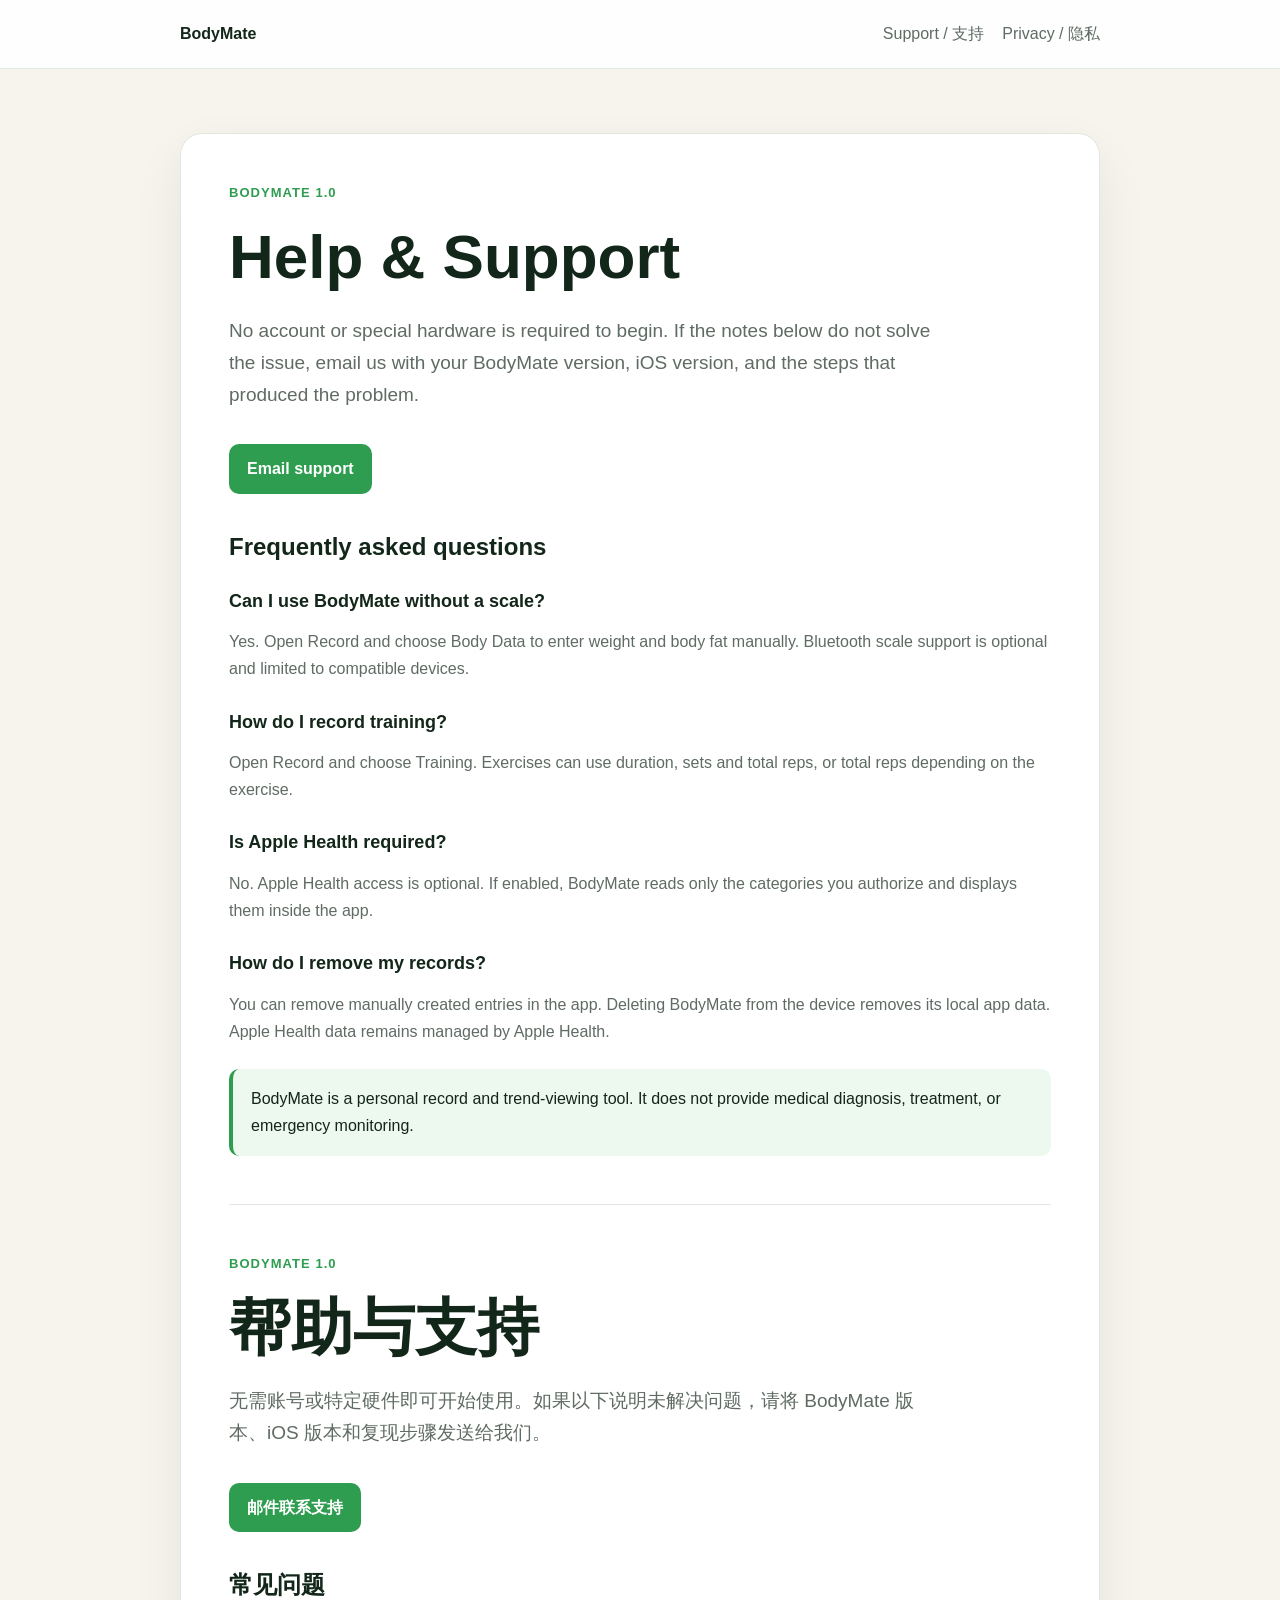
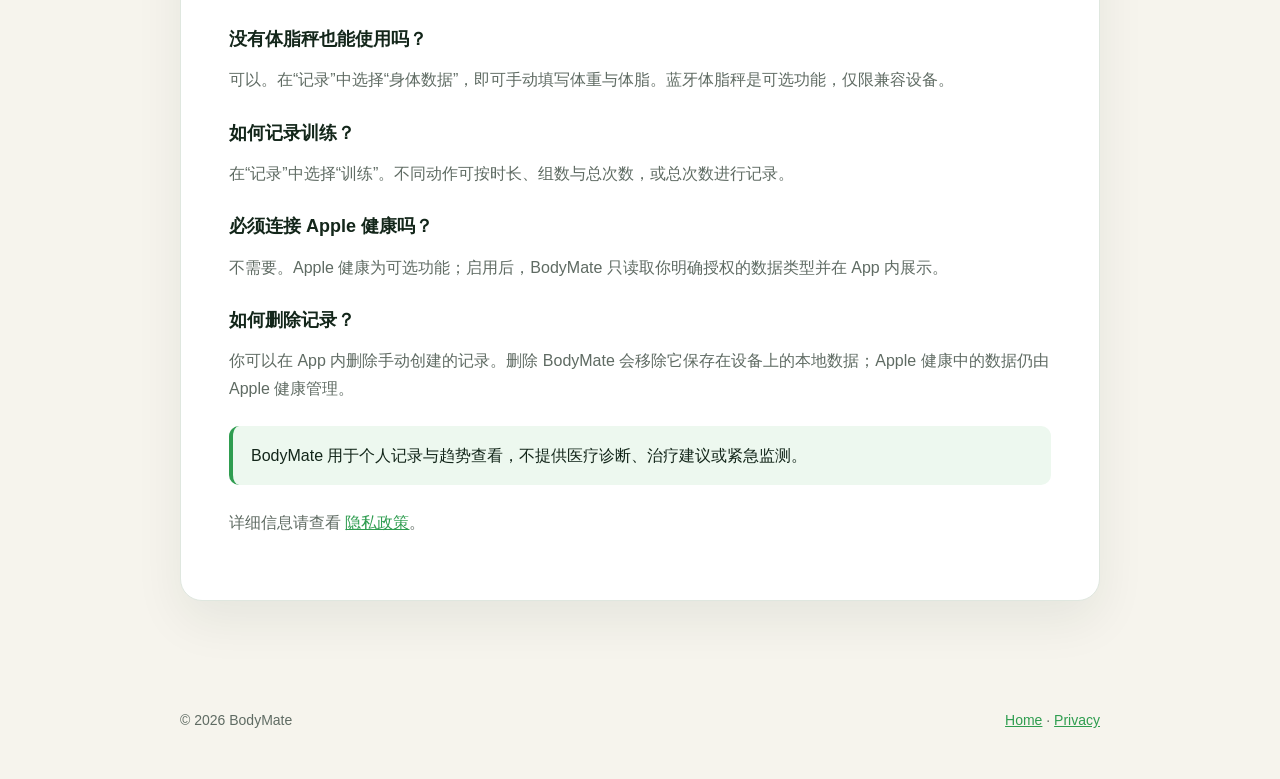
==== support/index.html @ 23cf4075 "docs: publish BodyMate support site" ====
<!doctype html>
<html lang="en">
<head>
  <meta charset="utf-8">
  <meta name="viewport" content="width=device-width, initial-scale=1">
  <title>Support — BodyMate</title>
  <link rel="stylesheet" href="../styles.css">
</head>
<body>
  <header><nav class="shell"><a class="brand" href="../">BodyMate</a><div class="links"><a href="./">Support / 支持</a><a href="../privacy/">Privacy / 隐私</a></div></nav></header>
  <main class="shell">
    <article class="card">
      <div class="eyebrow">BodyMate 1.0</div>
      <h1>Help &amp; Support</h1>
      <p class="lead">No account or special hardware is required to begin. If the notes below do not solve the issue, email us with your BodyMate version, iOS version, and the steps that produced the problem.</p>
      <a class="button" href="mailto:mrliang8816@gmail.com?subject=BodyMate%20Support">Email support</a>

      <h2>Frequently asked questions</h2>
      <h3>Can I use BodyMate without a scale?</h3>
      <p>Yes. Open Record and choose Body Data to enter weight and body fat manually. Bluetooth scale support is optional and limited to compatible devices.</p>

      <h3>How do I record training?</h3>
      <p>Open Record and choose Training. Exercises can use duration, sets and total reps, or total reps depending on the exercise.</p>

      <h3>Is Apple Health required?</h3>
      <p>No. Apple Health access is optional. If enabled, BodyMate reads only the categories you authorize and displays them inside the app.</p>

      <h3>How do I remove my records?</h3>
      <p>You can remove manually created entries in the app. Deleting BodyMate from the device removes its local app data. Apple Health data remains managed by Apple Health.</p>

      <div class="notice">BodyMate is a personal record and trend-viewing tool. It does not provide medical diagnosis, treatment, or emergency monitoring.</div>

      <hr class="divider">
      <div class="eyebrow">BodyMate 1.0</div>
      <h1>帮助与支持</h1>
      <p class="lead">无需账号或特定硬件即可开始使用。如果以下说明未解决问题，请将 BodyMate 版本、iOS 版本和复现步骤发送给我们。</p>
      <a class="button" href="mailto:mrliang8816@gmail.com?subject=BodyMate%20%E4%B8%AD%E6%96%87%E6%94%AF%E6%8C%81">邮件联系支持</a>

      <h2>常见问题</h2>
      <h3>没有体脂秤也能使用吗？</h3>
      <p>可以。在“记录”中选择“身体数据”，即可手动填写体重与体脂。蓝牙体脂秤是可选功能，仅限兼容设备。</p>

      <h3>如何记录训练？</h3>
      <p>在“记录”中选择“训练”。不同动作可按时长、组数与总次数，或总次数进行记录。</p>

      <h3>必须连接 Apple 健康吗？</h3>
      <p>不需要。Apple 健康为可选功能；启用后，BodyMate 只读取你明确授权的数据类型并在 App 内展示。</p>

      <h3>如何删除记录？</h3>
      <p>你可以在 App 内删除手动创建的记录。删除 BodyMate 会移除它保存在设备上的本地数据；Apple 健康中的数据仍由 Apple 健康管理。</p>

      <div class="notice">BodyMate 用于个人记录与趋势查看，不提供医疗诊断、治疗建议或紧急监测。</div>
      <p>详细信息请查看 <a href="../privacy/">隐私政策</a>。</p>
    </article>
  </main>
  <footer><div class="shell"><span>© 2026 BodyMate</span><span><a href="../">Home</a> · <a href="../privacy/">Privacy</a></span></div></footer>
</body>
</html>
---- styles.css ----
:root {
  color-scheme: light;
  --bg: #f6f4ed;
  --surface: #ffffff;
  --ink: #13261a;
  --muted: #5f6b63;
  --line: #dfe7df;
  --accent: #2f9d50;
  --accent-soft: #edf8ef;
}

* { box-sizing: border-box; }

body {
  margin: 0;
  background: var(--bg);
  color: var(--ink);
  font-family: -apple-system, BlinkMacSystemFont, "SF Pro Text", "PingFang SC", "Helvetica Neue", Arial, sans-serif;
  line-height: 1.7;
}

a { color: var(--accent); }

.shell {
  width: min(920px, calc(100% - 36px));
  margin: 0 auto;
}

header {
  border-bottom: 1px solid var(--line);
  background: rgba(255, 255, 255, .92);
}

nav {
  display: flex;
  align-items: center;
  justify-content: space-between;
  min-height: 68px;
  gap: 24px;
}

.brand {
  color: var(--ink);
  font-weight: 750;
  text-decoration: none;
}

.links { display: flex; gap: 18px; }
.links a { color: var(--muted); text-decoration: none; }
main { padding: 64px 0 80px; }

.hero, .card {
  border: 1px solid var(--line);
  border-radius: 22px;
  background: var(--surface);
  box-shadow: 0 20px 50px rgba(19, 38, 26, .07);
}

.hero { padding: clamp(34px, 7vw, 72px); }
.card { padding: clamp(26px, 5vw, 48px); }
.eyebrow { color: var(--accent); font-size: 13px; font-weight: 750; letter-spacing: .08em; text-transform: uppercase; }
h1, h2, h3 { line-height: 1.25; }
h1 { margin: 14px 0 18px; font-size: clamp(36px, 7vw, 62px); }
h2 { margin: 38px 0 12px; font-size: 24px; }
h3 { margin: 28px 0 8px; font-size: 18px; }
p, li { color: var(--muted); }
.lead { max-width: 710px; font-size: 19px; }

.feature-grid {
  display: grid;
  grid-template-columns: repeat(3, 1fr);
  gap: 14px;
  margin-top: 34px;
}

.feature { border: 1px solid var(--line); border-radius: 14px; background: #fbfcfb; padding: 20px; }
.feature strong { display: block; margin-bottom: 6px; }
.notice { margin: 24px 0; border-left: 4px solid var(--accent); border-radius: 10px; background: var(--accent-soft); padding: 16px 18px; }
.button { display: inline-block; margin-top: 14px; border-radius: 10px; background: var(--accent); color: white; font-weight: 650; padding: 11px 18px; text-decoration: none; }
.divider { margin: 48px 0; border: 0; border-top: 1px solid var(--line); }
footer { padding: 28px 0 46px; color: var(--muted); font-size: 14px; }
footer .shell { display: flex; justify-content: space-between; gap: 18px; flex-wrap: wrap; }

@media (max-width: 720px) {
  .feature-grid { grid-template-columns: 1fr; }
  nav { align-items: flex-start; flex-direction: column; padding: 16px 0; }
}
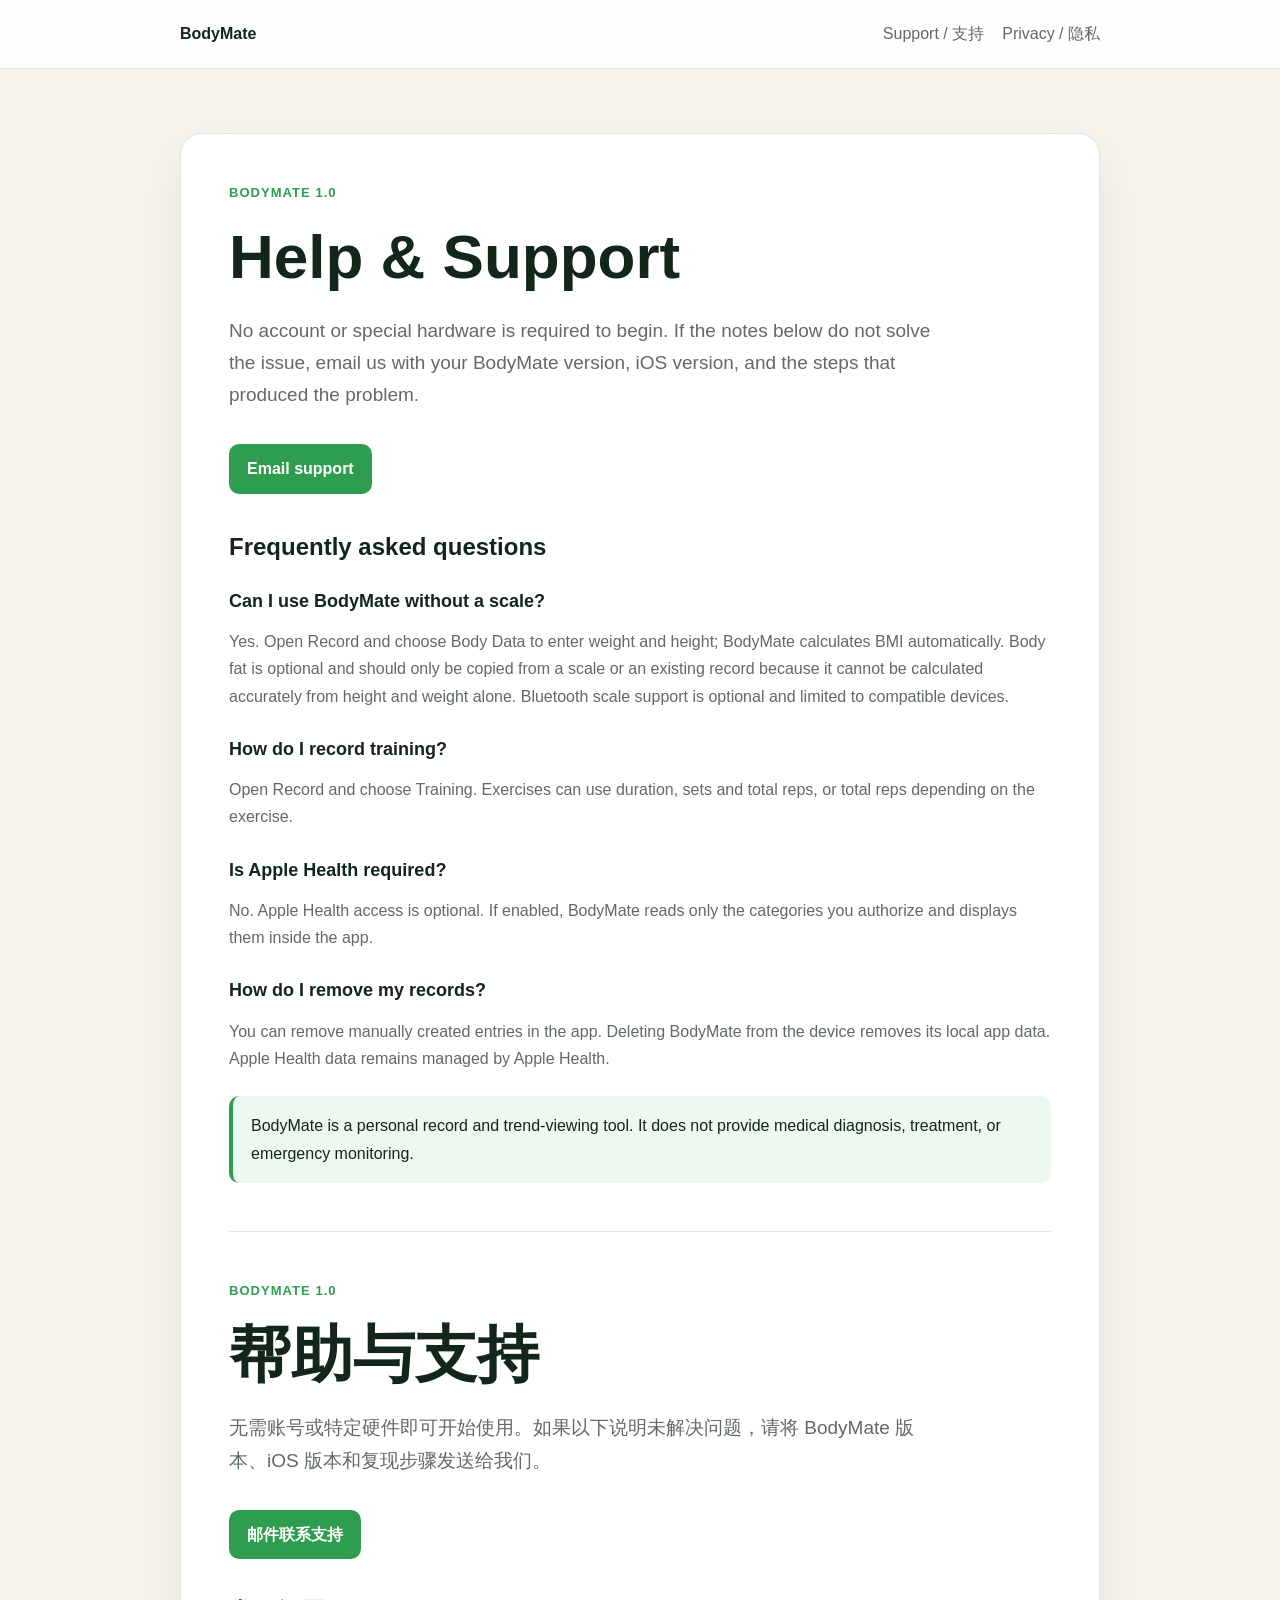
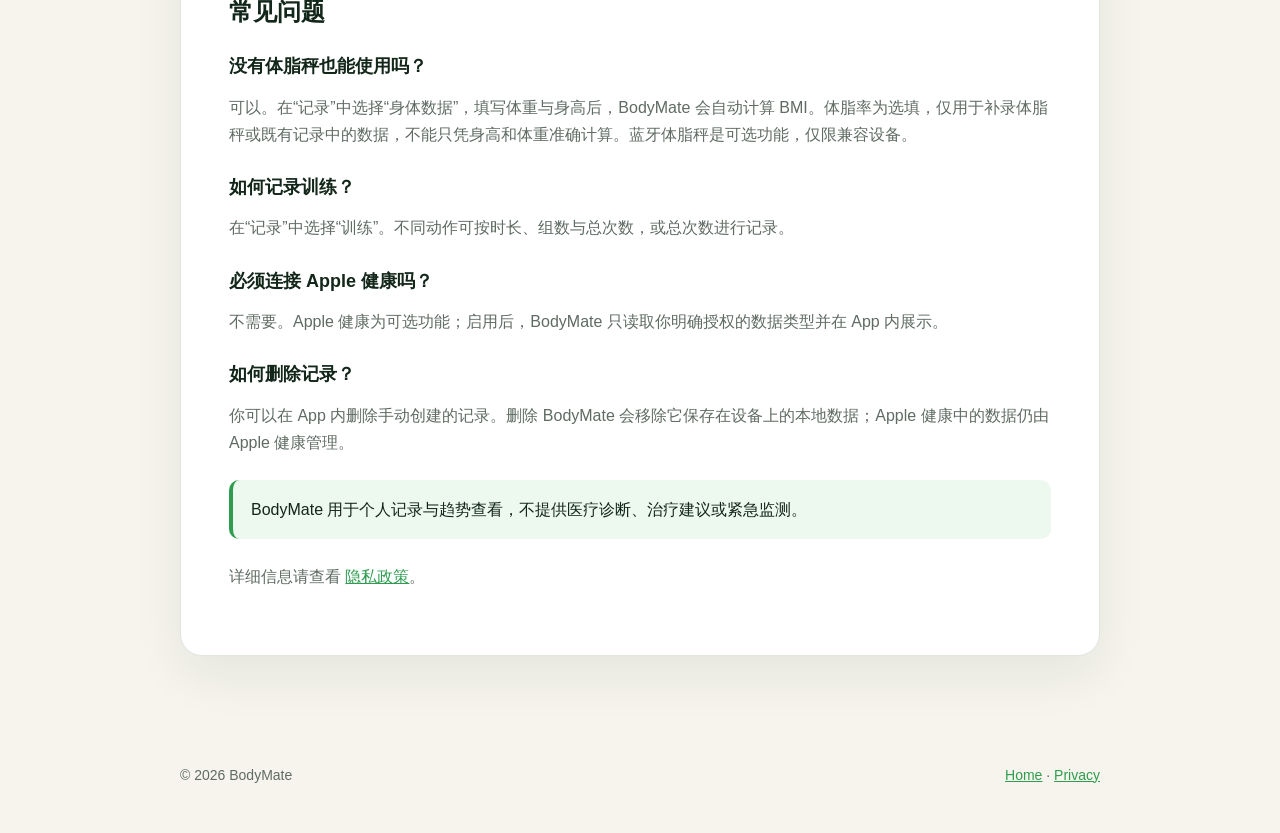
==== commit ba61e5ea: "docs: clarify BMI and optional body fat entry" ====
--- a/support/index.html
+++ b/support/index.html
@@ -17,7 +17,7 @@
 
       <h2>Frequently asked questions</h2>
       <h3>Can I use BodyMate without a scale?</h3>
-      <p>Yes. Open Record and choose Body Data to enter weight and body fat manually. Bluetooth scale support is optional and limited to compatible devices.</p>
+      <p>Yes. Open Record and choose Body Data to enter weight and height; BodyMate calculates BMI automatically. Body fat is optional and should only be copied from a scale or an existing record because it cannot be calculated accurately from height and weight alone. Bluetooth scale support is optional and limited to compatible devices.</p>
 
       <h3>How do I record training?</h3>
       <p>Open Record and choose Training. Exercises can use duration, sets and total reps, or total reps depending on the exercise.</p>
@@ -38,7 +38,7 @@
 
       <h2>常见问题</h2>
       <h3>没有体脂秤也能使用吗？</h3>
-      <p>可以。在“记录”中选择“身体数据”，即可手动填写体重与体脂。蓝牙体脂秤是可选功能，仅限兼容设备。</p>
+      <p>可以。在“记录”中选择“身体数据”，填写体重与身高后，BodyMate 会自动计算 BMI。体脂率为选填，仅用于补录体脂秤或既有记录中的数据，不能只凭身高和体重准确计算。蓝牙体脂秤是可选功能，仅限兼容设备。</p>
 
       <h3>如何记录训练？</h3>
       <p>在“记录”中选择“训练”。不同动作可按时长、组数与总次数，或总次数进行记录。</p>
